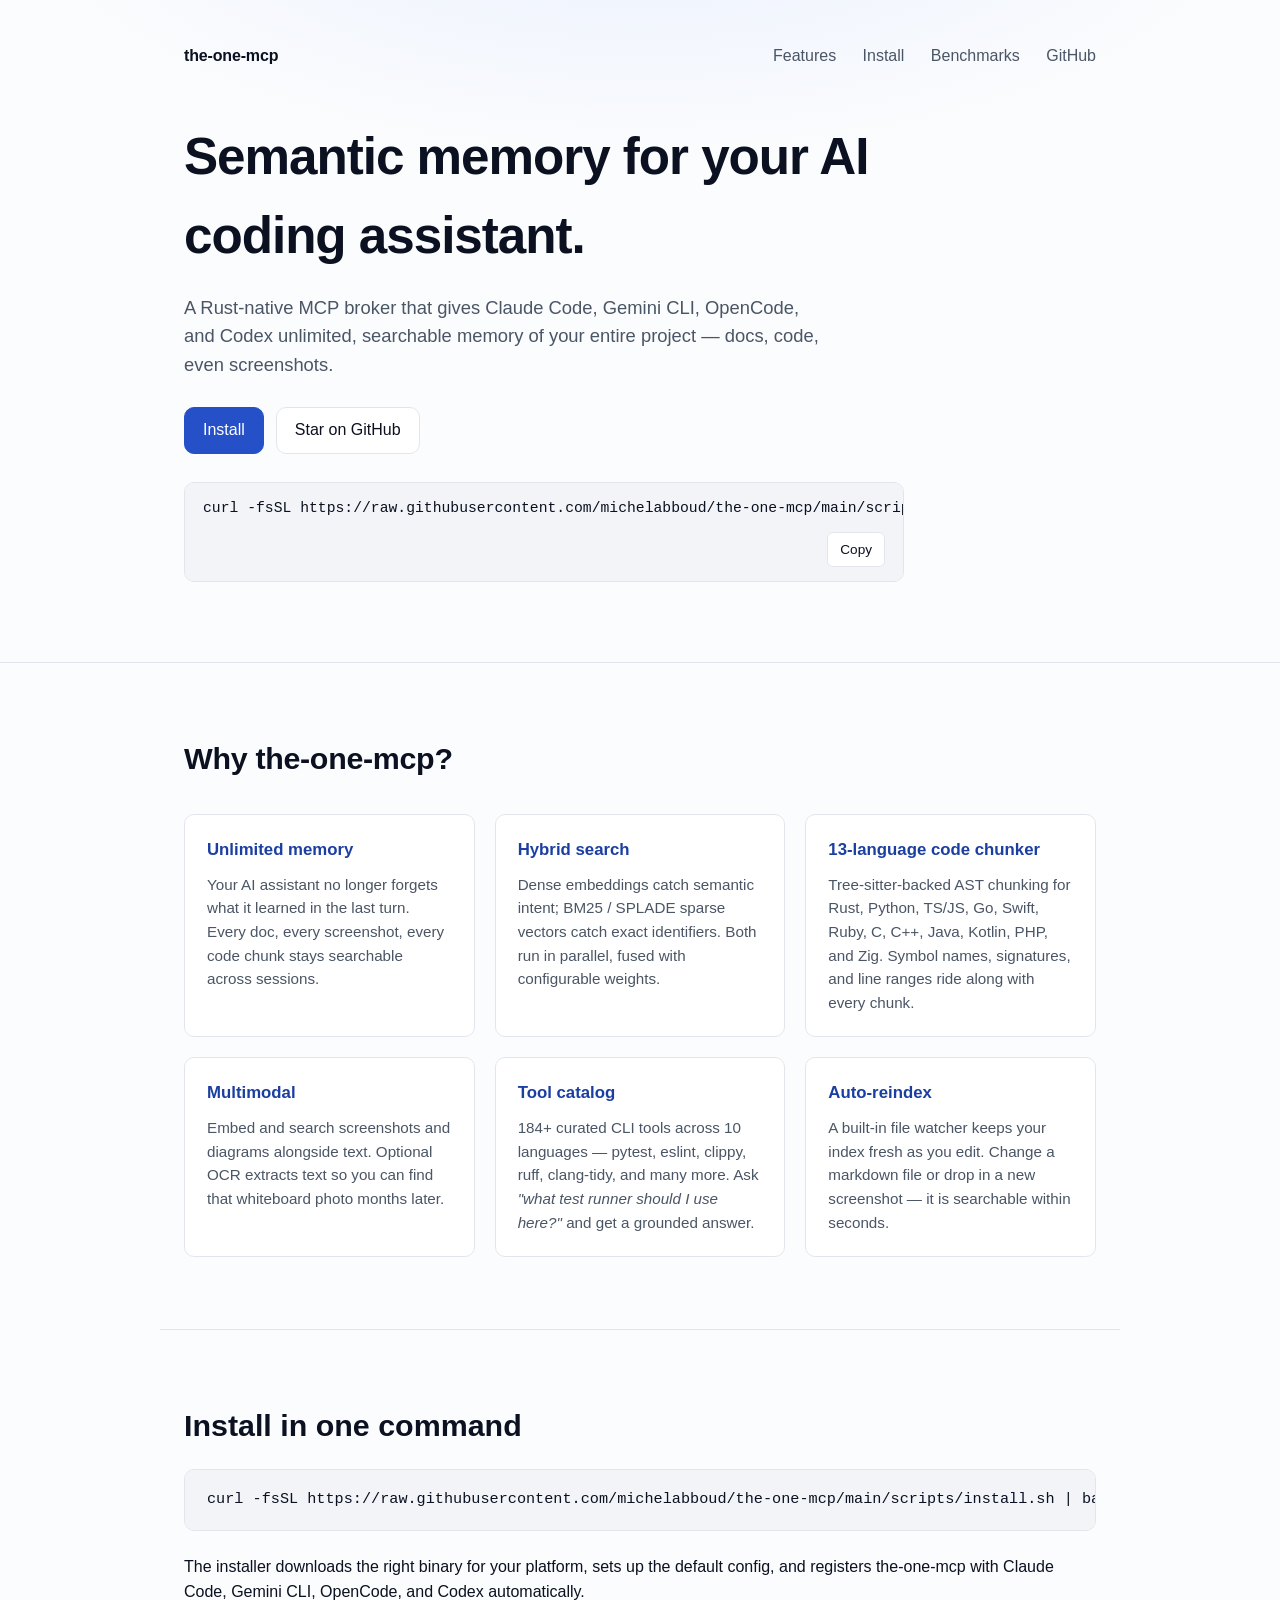
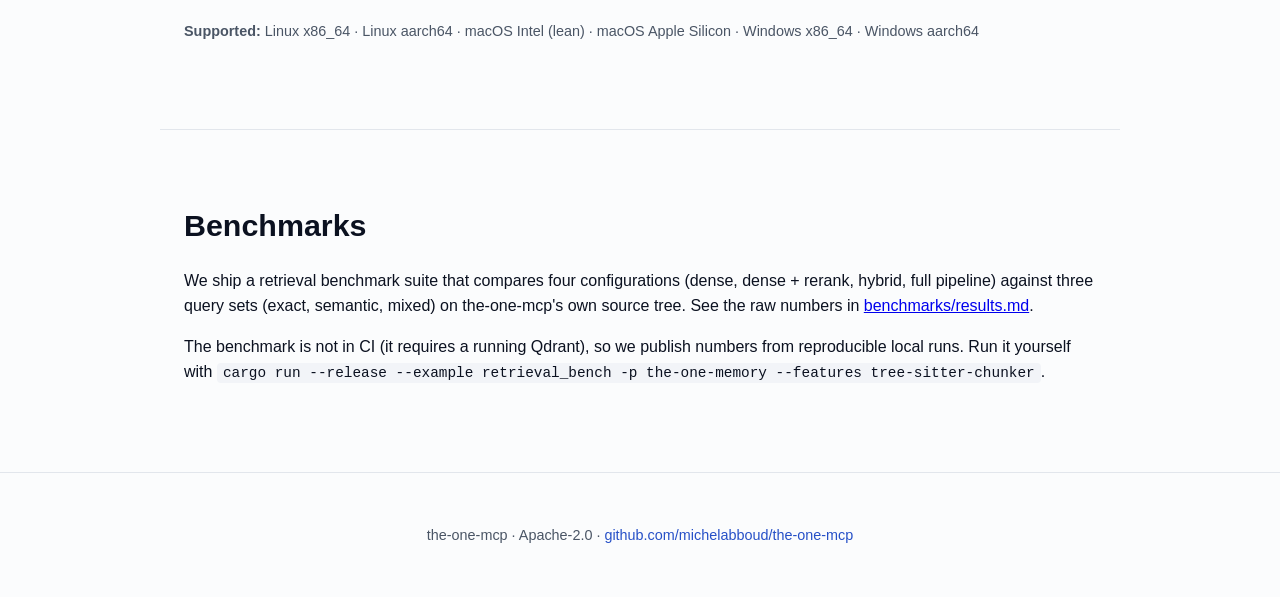
==== docs-site/index.html @ 2ca13a6a "feat: v0.10.0 — MCP resources API + catalog expansion + landing page Task 2.1 — MCP Resources API ==" ====
<!doctype html>
<html lang="en">
<head>
  <meta charset="utf-8">
  <meta name="viewport" content="width=device-width, initial-scale=1">
  <title>the-one-mcp — semantic memory for AI coding assistants</title>
  <meta name="description" content="A Rust MCP broker that gives Claude Code, Gemini CLI, OpenCode, and Codex unlimited, searchable memory of your project. Hybrid search, 13-language code chunker, multimodal.">
  <meta property="og:title" content="the-one-mcp">
  <meta property="og:description" content="Semantic memory for AI coding assistants — hybrid search, 13-language code chunker, multimodal.">
  <meta property="og:type" content="website">
  <meta property="og:url" content="https://michelabboud.github.io/the-one-mcp/">
  <link rel="stylesheet" href="style.css">
</head>
<body>
  <header class="hero">
    <div class="container">
      <nav class="nav">
        <span class="brand">the-one-mcp</span>
        <div class="nav-links">
          <a href="#features">Features</a>
          <a href="#install">Install</a>
          <a href="#benchmarks">Benchmarks</a>
          <a href="https://github.com/michelabboud/the-one-mcp" target="_blank" rel="noopener">GitHub</a>
        </div>
      </nav>

      <h1 class="title">Semantic memory for your AI coding assistant.</h1>
      <p class="tagline">
        A Rust-native MCP broker that gives Claude Code, Gemini CLI, OpenCode, and Codex
        unlimited, searchable memory of your entire project — docs, code, even screenshots.
      </p>

      <div class="hero-actions">
        <a class="btn primary" href="#install">Install</a>
        <a class="btn" href="https://github.com/michelabboud/the-one-mcp" target="_blank" rel="noopener">Star on GitHub</a>
      </div>

      <div class="install-line">
        <code id="install-cmd">curl -fsSL https://raw.githubusercontent.com/michelabboud/the-one-mcp/main/scripts/install.sh | bash</code>
        <button class="copy" aria-label="Copy install command" data-target="install-cmd">Copy</button>
      </div>
    </div>
  </header>

  <section class="features container" id="features">
    <h2>Why the-one-mcp?</h2>
    <div class="feature-grid">
      <article class="feature">
        <h3>Unlimited memory</h3>
        <p>
          Your AI assistant no longer forgets what it learned in the last turn. Every
          doc, every screenshot, every code chunk stays searchable across sessions.
        </p>
      </article>
      <article class="feature">
        <h3>Hybrid search</h3>
        <p>
          Dense embeddings catch semantic intent; BM25 / SPLADE sparse vectors catch
          exact identifiers. Both run in parallel, fused with configurable weights.
        </p>
      </article>
      <article class="feature">
        <h3>13-language code chunker</h3>
        <p>
          Tree-sitter-backed AST chunking for Rust, Python, TS/JS, Go, Swift, Ruby, C,
          C++, Java, Kotlin, PHP, and Zig. Symbol names, signatures, and line ranges
          ride along with every chunk.
        </p>
      </article>
      <article class="feature">
        <h3>Multimodal</h3>
        <p>
          Embed and search screenshots and diagrams alongside text. Optional OCR
          extracts text so you can find that whiteboard photo months later.
        </p>
      </article>
      <article class="feature">
        <h3>Tool catalog</h3>
        <p>
          184+ curated CLI tools across 10 languages — pytest, eslint, clippy,
          ruff, clang-tidy, and many more. Ask <em>"what test runner should I
          use here?"</em> and get a grounded answer.
        </p>
      </article>
      <article class="feature">
        <h3>Auto-reindex</h3>
        <p>
          A built-in file watcher keeps your index fresh as you edit. Change a
          markdown file or drop in a new screenshot — it is searchable within seconds.
        </p>
      </article>
    </div>
  </section>

  <section class="install container" id="install">
    <h2>Install in one command</h2>
    <pre class="install-block"><code>curl -fsSL https://raw.githubusercontent.com/michelabboud/the-one-mcp/main/scripts/install.sh | bash</code></pre>
    <p>
      The installer downloads the right binary for your platform, sets up the
      default config, and registers the-one-mcp with Claude Code, Gemini CLI,
      OpenCode, and Codex automatically.
    </p>
    <p class="platforms">
      <strong>Supported:</strong>
      Linux x86_64 &middot; Linux aarch64 &middot; macOS Intel (lean)
      &middot; macOS Apple Silicon &middot; Windows x86_64 &middot; Windows aarch64
    </p>
  </section>

  <section class="benchmarks container" id="benchmarks">
    <h2>Benchmarks</h2>
    <p>
      We ship a retrieval benchmark suite that compares four configurations
      (dense, dense + rerank, hybrid, full pipeline) against three query sets
      (exact, semantic, mixed) on the-one-mcp's own source tree. See the raw
      numbers in
      <a href="https://github.com/michelabboud/the-one-mcp/blob/main/benchmarks/results.md">benchmarks/results.md</a>.
    </p>
    <p>
      The benchmark is not in CI (it requires a running Qdrant), so we publish
      numbers from reproducible local runs. Run it yourself with
      <code>cargo run --release --example retrieval_bench -p the-one-memory --features tree-sitter-chunker</code>.
    </p>
  </section>

  <footer>
    <div class="container">
      <p>
        the-one-mcp &middot; Apache-2.0 &middot;
        <a href="https://github.com/michelabboud/the-one-mcp">github.com/michelabboud/the-one-mcp</a>
      </p>
    </div>
  </footer>

  <script>
    // Tiny zero-dep clipboard handler. Uses the native API with graceful fallback.
    document.querySelectorAll('button.copy').forEach(function (btn) {
      btn.addEventListener('click', function () {
        var target = document.getElementById(btn.getAttribute('data-target'));
        if (!target) return;
        var text = target.textContent || '';
        if (navigator.clipboard) {
          navigator.clipboard.writeText(text).then(function () {
            btn.textContent = 'Copied';
            setTimeout(function () { btn.textContent = 'Copy'; }, 1500);
          });
        }
      });
    });
  </script>
</body>
</html>
---- docs-site/style.css ----
/*
 * the-one-mcp landing page stylesheet.
 *
 * Zero JavaScript frameworks, zero build step. Hand-rolled CSS with
 * variables, CSS grid for the feature tiles, and prefers-color-scheme for
 * automatic dark mode.
 */

:root {
  --bg: #0b0d11;
  --bg-elev: #131720;
  --text: #e6e9ef;
  --muted: #9aa4b5;
  --accent: #7aa2ff;
  --accent-strong: #9bb8ff;
  --border: #1f2530;
  --code-bg: #0f131a;
  --max-width: 960px;
  --radius: 10px;
  font-family: -apple-system, BlinkMacSystemFont, "Segoe UI", Roboto, Oxygen, Ubuntu, Cantarell, sans-serif;
}

@media (prefers-color-scheme: light) {
  :root {
    --bg: #fbfcfd;
    --bg-elev: #ffffff;
    --text: #0b1120;
    --muted: #4a5565;
    --accent: #2650c7;
    --accent-strong: #1b3ea1;
    --border: #e2e6ec;
    --code-bg: #f2f4f8;
  }
}

* { box-sizing: border-box; }

html, body {
  margin: 0;
  padding: 0;
  background: var(--bg);
  color: var(--text);
  -webkit-font-smoothing: antialiased;
  line-height: 1.55;
}

.container {
  max-width: var(--max-width);
  margin: 0 auto;
  padding: 0 24px;
}

/* ----- Hero --------------------------------------------------------------- */
.hero {
  padding: 32px 0 80px;
  border-bottom: 1px solid var(--border);
  background:
    radial-gradient(1100px 500px at 50% -20%, rgba(122, 162, 255, 0.14), transparent 60%),
    var(--bg);
}

.nav {
  display: flex;
  justify-content: space-between;
  align-items: center;
  padding: 12px 0 48px;
}

.brand {
  font-weight: 700;
  letter-spacing: -0.01em;
}

.nav-links a {
  color: var(--muted);
  text-decoration: none;
  margin-left: 22px;
}
.nav-links a:hover { color: var(--text); }

.title {
  font-size: clamp(2rem, 5vw, 3.2rem);
  font-weight: 700;
  letter-spacing: -0.02em;
  margin: 0 0 18px;
  max-width: 720px;
}

.tagline {
  font-size: 1.15rem;
  color: var(--muted);
  max-width: 640px;
  margin: 0 0 28px;
}

.hero-actions {
  display: flex;
  gap: 12px;
  flex-wrap: wrap;
  margin-bottom: 28px;
}

.btn {
  display: inline-block;
  padding: 10px 18px;
  border-radius: var(--radius);
  text-decoration: none;
  color: var(--text);
  background: var(--bg-elev);
  border: 1px solid var(--border);
  font-weight: 500;
  transition: border-color 0.15s, transform 0.1s;
}
.btn:hover { border-color: var(--accent); }
.btn.primary {
  background: var(--accent);
  color: #ffffff;
  border-color: var(--accent);
}
.btn.primary:hover { background: var(--accent-strong); border-color: var(--accent-strong); }
.btn:active { transform: translateY(1px); }

.install-line {
  display: flex;
  align-items: center;
  gap: 12px;
  flex-wrap: wrap;
  background: var(--code-bg);
  border: 1px solid var(--border);
  border-radius: var(--radius);
  padding: 14px 18px;
  max-width: 720px;
  overflow-x: auto;
}

.install-line code {
  font-family: ui-monospace, SFMono-Regular, Menlo, Consolas, monospace;
  font-size: 0.92rem;
  color: var(--text);
  white-space: nowrap;
}

button.copy {
  margin-left: auto;
  padding: 6px 12px;
  background: var(--bg-elev);
  color: var(--text);
  border: 1px solid var(--border);
  border-radius: 6px;
  cursor: pointer;
  font: inherit;
  font-size: 0.85rem;
}
button.copy:hover { border-color: var(--accent); }

/* ----- Features ----------------------------------------------------------- */
.features {
  padding: 72px 24px;
}

.features h2 {
  font-size: 1.9rem;
  font-weight: 700;
  margin: 0 0 32px;
  letter-spacing: -0.01em;
}

.feature-grid {
  display: grid;
  grid-template-columns: repeat(auto-fit, minmax(280px, 1fr));
  gap: 20px;
}

.feature {
  background: var(--bg-elev);
  border: 1px solid var(--border);
  border-radius: var(--radius);
  padding: 22px 22px;
  transition: border-color 0.15s;
}
.feature:hover { border-color: var(--accent); }

.feature h3 {
  margin: 0 0 10px;
  font-size: 1.05rem;
  color: var(--accent-strong);
}
.feature p {
  margin: 0;
  color: var(--muted);
  font-size: 0.95rem;
}

/* ----- Install section ---------------------------------------------------- */
.install {
  padding: 72px 24px;
  border-top: 1px solid var(--border);
}

.install h2 {
  font-size: 1.9rem;
  margin: 0 0 20px;
}

pre.install-block {
  background: var(--code-bg);
  border: 1px solid var(--border);
  border-radius: var(--radius);
  padding: 18px 22px;
  overflow-x: auto;
  font-family: ui-monospace, SFMono-Regular, Menlo, Consolas, monospace;
  font-size: 0.95rem;
  margin: 0 0 24px;
}

.platforms {
  color: var(--muted);
  font-size: 0.9rem;
}

/* ----- Benchmarks section ------------------------------------------------- */
.benchmarks {
  padding: 72px 24px;
  border-top: 1px solid var(--border);
}

.benchmarks h2 { font-size: 1.9rem; margin: 0 0 20px; }
.benchmarks code {
  background: var(--code-bg);
  padding: 2px 6px;
  border-radius: 4px;
  font-family: ui-monospace, SFMono-Regular, Menlo, Consolas, monospace;
  font-size: 0.9em;
}

/* ----- Footer ------------------------------------------------------------- */
footer {
  padding: 36px 0;
  border-top: 1px solid var(--border);
  color: var(--muted);
  text-align: center;
  font-size: 0.9rem;
}
footer a {
  color: var(--accent);
  text-decoration: none;
}
footer a:hover { text-decoration: underline; }

/* ----- Mobile tweaks ------------------------------------------------------ */
@media (max-width: 640px) {
  .nav { flex-direction: column; align-items: flex-start; gap: 14px; }
  .nav-links a { margin-left: 0; margin-right: 18px; }
  .features, .install, .benchmarks { padding: 56px 24px; }
  .install-line { flex-direction: column; align-items: stretch; }
  button.copy { margin-left: 0; }
}
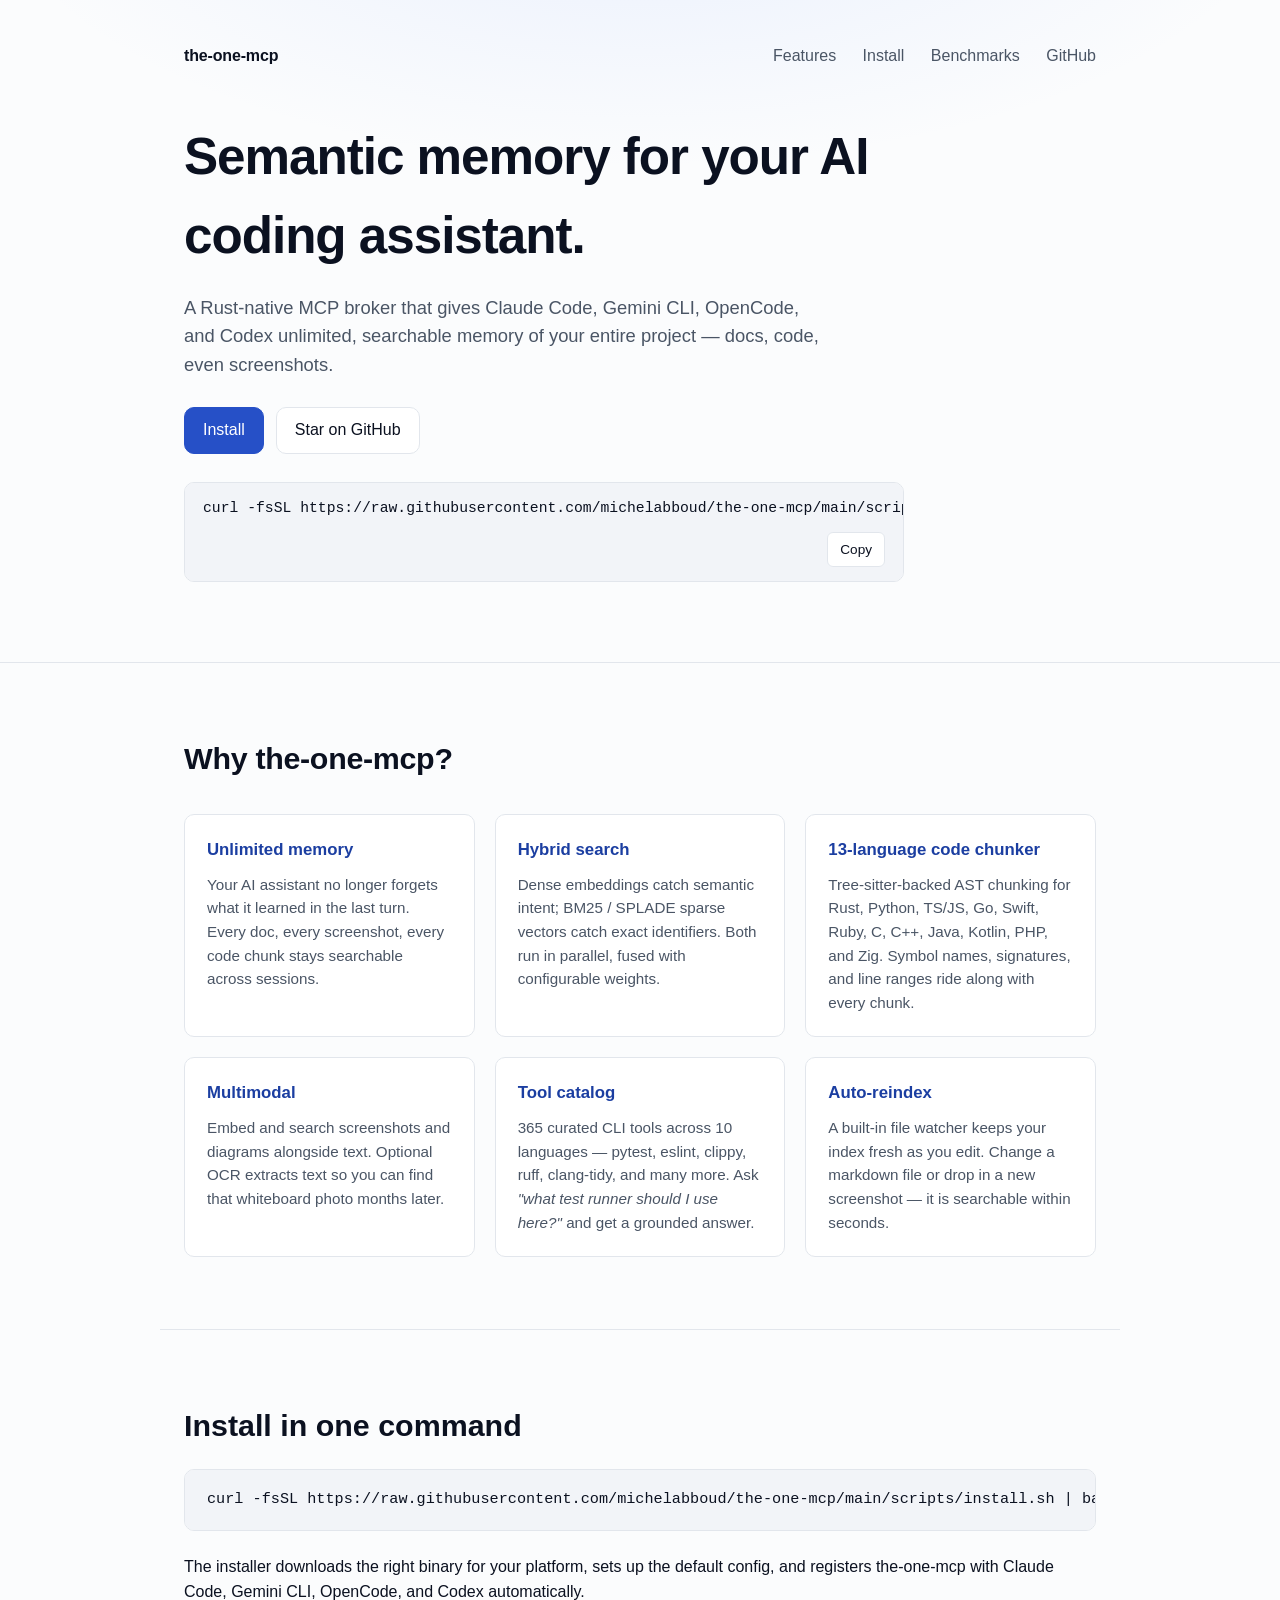
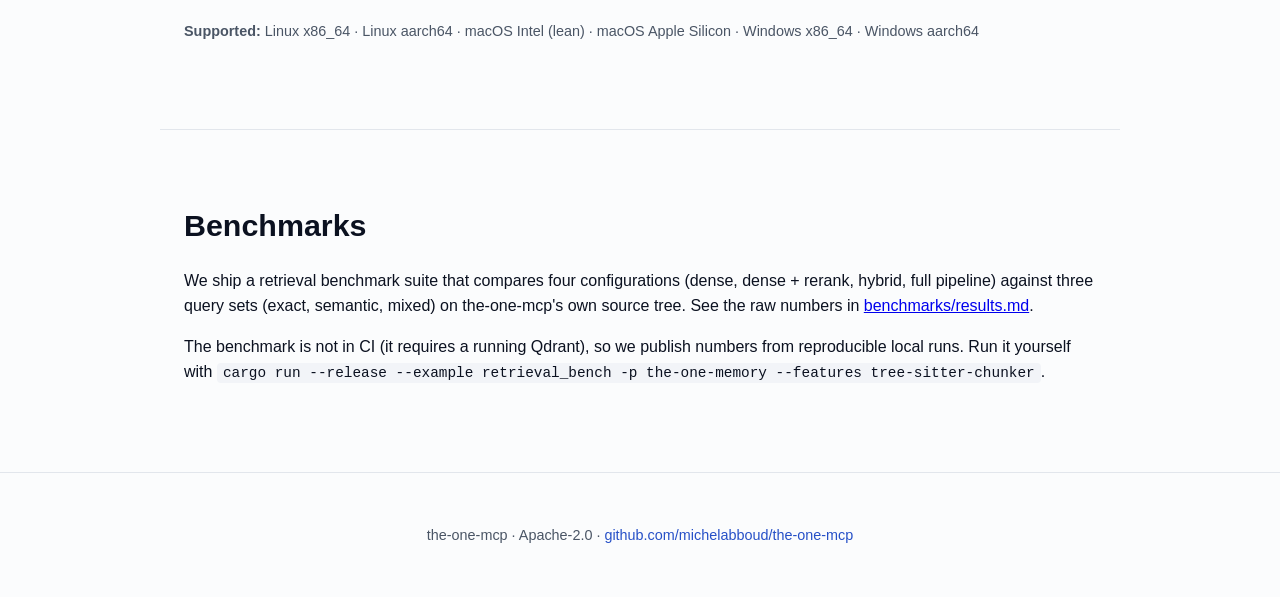
==== commit ef41fe9c: "docs: v0.14.1 — refresh all docs for v0.14.0 catalog expansion (365 tools) - README.md: 184→365 tool" ====
--- a/docs-site/index.html
+++ b/docs-site/index.html
@@ -77,7 +77,7 @@
       <article class="feature">
         <h3>Tool catalog</h3>
         <p>
-          184+ curated CLI tools across 10 languages — pytest, eslint, clippy,
+          365 curated CLI tools across 10 languages — pytest, eslint, clippy,
           ruff, clang-tidy, and many more. Ask <em>"what test runner should I
           use here?"</em> and get a grounded answer.
         </p>
